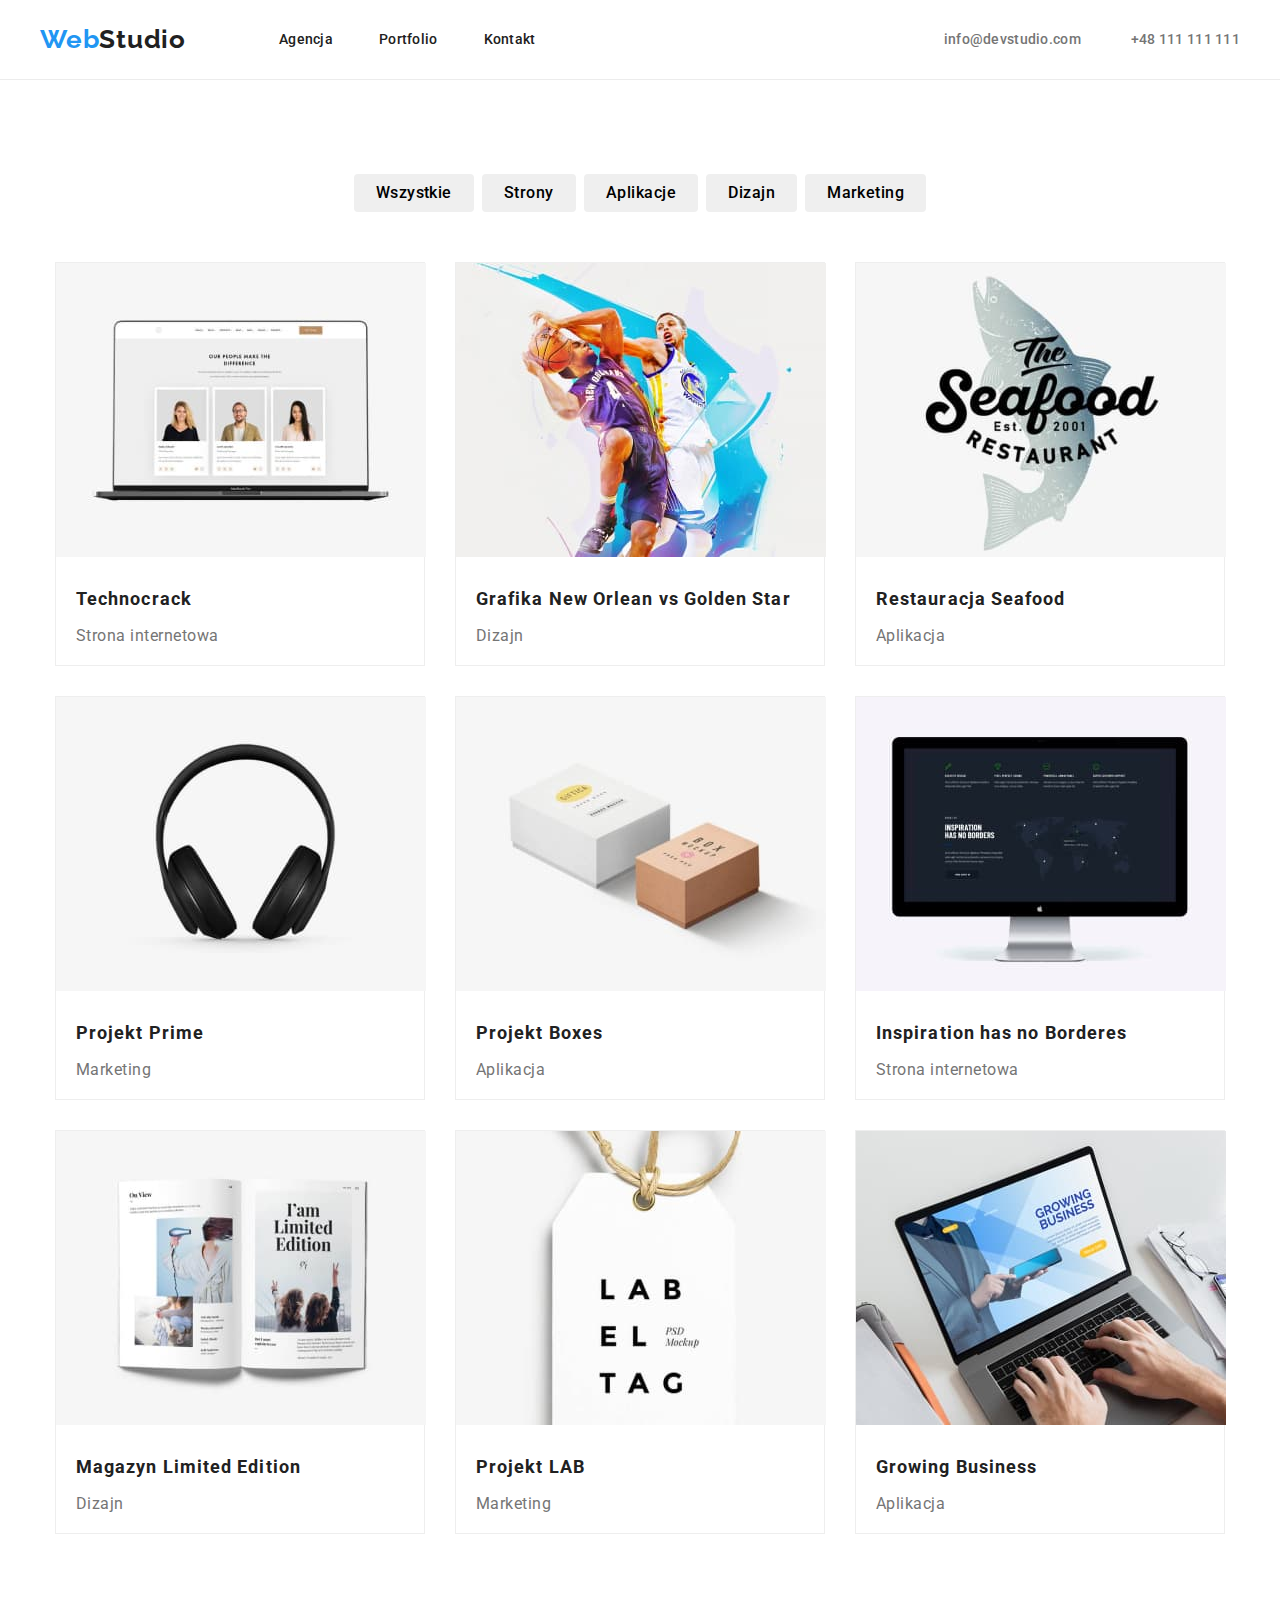
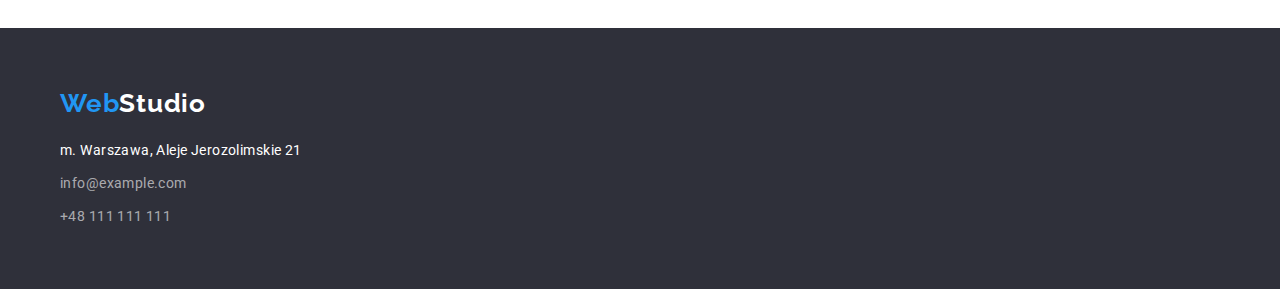
==== portfolio.html @ b35fbd71 "Initial commit" ====
<!DOCTYPE html>
<html lang="pl">
  <head>
    <meta charset="UTF-8" />
    <meta http-equiv="X-UA-Compatible" content="IE=edge" />
    <meta name="viewport" content="width=device-width, initial-scale=1.0" />
    <title>WebStudio</title>
    <link href="./styles/modern-normalize.css" rel="stylesheet" />
    <link rel="preconnect" href="https://fonts.googleapis.com" />
    <link rel="preconnect" href="https://fonts.gstatic.com" crossorigin />
    <link
      href="https://fonts.googleapis.com/css2?family=Raleway:wght@700&family=Roboto:wght@400;500;700;900&display=swap"
      rel="stylesheet"
    />
    <link href="./styles/style.css" rel="stylesheet" />
  </head>
  <body>
    <header class="header">
      <div class="header-container container">
        <nav class="navigation">
          <a class="navigation-link" href="./index.html"
            >Web<span class="logo-header">Studio</span></a
          >
          <ul class="navigation-list">
            <li class="navigation-list-item">
              <a class="navigation-list-link" href="#">Agencja</a>
            </li>
            <li class="navigation-list-item">
              <a class="navigation-list-link" href="portfolio.html"
                >Portfolio</a
              >
            </li>
            <li class="navigation-list-item">
              <a class="navigation-list-link" href="#">Kontakt</a>
            </li>
          </ul>
        </nav>
        <a class="mail-address" href="mailto:info@devstudio.com"
          >info@devstudio.com</a
        >
        <a class="phone-number" href="tel:48111111111">+48 111 111 111</a>
      </div>
    </header>

    <!-- ===== FILTERS BUTTONS ===== -->

    <section class="section">
      <nav>
        <div class="container">
          <ul class="filters-list">
            <li class="filters-list-element">
              <button class="filters-btn" type="button">Wszystkie</button>
            </li>
            <li class="filters-list-element">
              <button class="filters-btn" type="button">Strony</button>
            </li>
            <li class="filters-list-element">
              <button class="filters-btn" type="button">Aplikacje</button>
            </li>
            <li class="filters-list-element">
              <button class="filters-btn" type="button">Dizajn</button>
            </li>
            <li class="filters-list-element">
              <button class="filters-btn" type="button">Marketing</button>
            </li>
          </ul>
        </div>
      </nav>

      <!-- ===== OUR PROJECTS ===== -->

      <div class="container">
        <div class="our-projects-list">
          <div class="our-projects-list-item">
            <img
              src="./images/img7.jpg"
              alt="notebook"
              width="370"
              height="294"
            />
            <h4 class="our-projects-list-item-heading">Technocrack</h4>
            <p class="our-projects-list-item-caption">Strona internetowa</p>
          </div>
          <div class="our-projects-list-item">
            <img
              src="./images/img8.jpg"
              alt="basketball players"
              width="370"
              height="294"
            />
            <h4 class="our-projects-list-item-heading">
              Grafika New Orlean vs Golden Star
            </h4>
            <p class="our-projects-list-item-caption">Dizajn</p>
          </div>
          <div class="our-projects-list-item">
            <img
              src="./images/img9.jpg"
              alt="restaurant logo"
              width="370"
              height="294"
            />
            <h4 class="our-projects-list-item-heading">Restauracja Seafood</h4>
            <p class="our-projects-list-item-caption">Aplikacja</p>
          </div>
          <div class="our-projects-list-item">
            <img
              src="./images/img10.jpg"
              alt="headphones"
              width="370"
              height="294"
            />
            <h4 class="our-projects-list-item-heading">Projekt Prime</h4>
            <p class="our-projects-list-item-caption">Marketing</p>
          </div>
          <div class="our-projects-list-item">
            <img
              src="./images/img11.jpg"
              alt="boxes"
              width="370"
              height="294"
            />
            <h4 class="our-projects-list-item-heading">Projekt Boxes</h4>
            <p class="our-projects-list-item-caption">Aplikacja</p>
          </div>
          <div class="our-projects-list-item">
            <img
              src="./images/img12.jpg"
              alt="desktop"
              width="370"
              height="294"
            />
            <h4 class="our-projects-list-item-heading">
              Inspiration has no Borderes
            </h4>
            <p class="our-projects-list-item-caption">Strona internetowa</p>
          </div>
          <div class="our-projects-list-item">
            <img
              src="./images/img13.jpg"
              alt="magazine"
              width="370"
              height="294"
            />
            <h4 class="our-projects-list-item-heading">
              Magazyn Limited Edition
            </h4>
            <p class="our-projects-list-item-caption">Dizajn</p>
          </div>
          <div class="our-projects-list-item">
            <img
              src="./images/img14.jpg"
              alt="label tag"
              width="370"
              height="294"
            />
            <h4 class="our-projects-list-item-heading">Projekt LAB</h4>
            <p class="our-projects-list-item-caption">Marketing</p>
          </div>
          <div class="our-projects-list-item">
            <img
              src="./images/img15.jpg"
              alt="man typing on notebook"
              width="370"
              height="294"
            />
            <h4 class="our-projects-list-item-heading">Growing Business</h4>
            <p class="our-projects-list-item-caption">Aplikacja</p>
          </div>
        </div>
      </div>
    </section>

    <footer class="footer">
      <div class="container">
        <h2 class="logo">Web<span class="logo-footer">Studio</span></h2>
        <address class="address">
          <ul class="contact-list">
            <li class="contact-list-item">
              <a
                class="contact-list-address"
                href="https://goo.gl/maps/DpHnGSuUfBCWjZrp8"
                >m. Warszawa, Aleje Jerozolimskie 21</a
              >
            </li>
            <li class="contact-list-item">
              <a class="contact-list-mail" href="mailto:info@devstudio.com"
                >info@example.com</a
              >
            </li>
            <li class="contact-list-item">
              <a class="contact-list-phone-number" href="tel:48111111111"
                >+48 111 111 111</a
              >
            </li>
          </ul>
        </address>
      </div>
    </footer>
  </body>
</html>
---- styles/style.css ----
:root {
  --main-color: #212121;
  --secondary-color: #2196f3;
  --tertiary-color: #757575;
  --quaternary-color: #ffffff;
  --quinary-color: rgba(255, 255, 255, 0.6);
  --background: #2f303a;
  --second-background: #f5f4fa;
}

body {
  font-family: "Roboto", sans-serif;
  color: var(--main-color);
}

h1,
h2,
h3,
h4,
h5,
h6,
ul,
ol,
li {
  margin: 0;
  padding: 0;
}

p {
  margin: 0;
  padding: 0;
}

.container {
  width: 1200px;
  margin-left: auto;
  margin-right: auto;
}

.header,
.header-container,
.navigation,
.navigation-list {
  display: flex;
  align-items: center;
  justify-content: space-around;
  height: 80px;
}

.header {
  border-bottom: 1px solid #ececec;
}

.navigation-link {
  margin-right: 93px;
}

.navigation-list-item:not(:last-child) {
  margin-right: 46px;
}

.mail-address {
  margin-left: auto;
  margin-right: 50px;
}

.navigation-link,
.logo {
  font-family: "Raleway", sans-serif;
  font-weight: 700;
  font-size: 26px;
  line-height: 1.192;
  text-decoration: none;
  letter-spacing: 0.03em;
  color: var(--secondary-color);
}

.logo-header {
  color: var(--main-color);
}

.logo-footer {
  color: var(--quaternary-color);
}

.navigation-list {
  list-style: none;
}

.navigation-list-link,
.mail-address {
  font-weight: 500;
  font-size: 14px;
  line-height: 1.143px;
  letter-spacing: 0.02em;
  text-decoration: none;
  cursor: pointer;
  color: inherit;
}

.phone-number,
.mail-address {
  font-weight: 500;
  font-size: 14px;
  line-height: 1.143px;
  letter-spacing: 0.02em;
  color: var(--tertiary-color);
  text-decoration: none;
}

.navigation-list-link:focus,
.navigation-list-link:hover,
.mail-address:hover,
.mail-address:focus,
.phone-number:hover,
.phone-number:focus {
  color: var(--secondary-color);
}

.heading-section {
  background-color: var(--background);
  height: 600px;
}

.heading {
  font-weight: 900;
  font-size: 44px;
  line-height: 1.364;
  text-align: center;
  letter-spacing: 0.06em;
  text-transform: uppercase;
  color: var(--quaternary-color);
  width: 696px;
  height: 120px;
  margin: 0 auto 30px auto;
  display: block;
}

.order {
  padding: 200px 0;
}

.btn {
  background-color: var(--secondary-color);
  font-weight: 700;
  font-size: 16px;
  line-height: 1.875;
  letter-spacing: 0.06em;
  color: var(--quaternary-color);
  cursor: pointer;
  box-shadow: 0px 4px 4px rgb(0 0 0 / 15%);
  border-radius: 4px;
  border: 0px;
  margin: 0 auto;
  display: block;
  padding: 10px 42px;
}

.section {
  padding-top: 94px;
  padding-bottom: 94px;
}

.advantages-list {
  display: flex;
  justify-content: space-between;
}

.advantages-list-item {
  list-style: none;
  width: 270px;
}

.advantages-list-heading {
  font-weight: 700;
  font-size: 14px;
  line-height: 1.143;
  letter-spacing: 0.03em;
  text-transform: uppercase;
  height: 16px;
  margin-bottom: 10px;
}

.advantages-list-description {
  font-weight: 400;
  font-size: 14px;
  line-height: 1.714;
  letter-spacing: 0.03em;
  color: var(--tertiary-color);
  height: 75px;
}

.services-list {
  list-style: none;
  display: flex;
  justify-content: space-between;
}

.section-heading {
  font-weight: bold;
  font-size: 36px;
  line-height: 1.167;
  text-align: center;
  letter-spacing: 0.03em;
  margin-bottom: 50px;
}

.section-heading-first {
  margin-top: 94px;
}

.our-team {
  background-color: var(--second-background);
}

.team-member-name {
  font-weight: 500;
  font-size: 16px;
  line-height: 1.187;
  text-align: center;
  letter-spacing: 0.03em;
  color: var(--main-color);
  padding-top: 30px;
  padding-bottom: 10px;
}

.team-member-occupation {
  font-weight: 400;
  font-size: 16px;
  line-height: 19px;
  text-align: center;
  letter-spacing: 0.03em;
  color: var(--tertiary-color);
  padding-bottom: 30px;
}

.team-member-list {
  display: flex;
  justify-content: space-between;
}

.card {
  width: 270px;
  background: #ffffff;
  box-shadow: 0px 1px 3px rgba(0, 0, 0, 0.12), 0px 1px 1px rgba(0, 0, 0, 0.14),
    0px 2px 1px rgba(0, 0, 0, 0.2);
  border-radius: 0px 0px 4px 4px;
}

.footer {
  background-color: var(--background);
  padding: 60px;
}

.contact-list {
  list-style: none;
}

.address {
  font-weight: 400;
  font-size: 14px;
  line-height: 1.714;
  letter-spacing: 0.03em;
  padding-top: 20px;
}

.contact-list-address,
.contact-list-mail,
.contact-list-phone-number {
  color: var(--quinary-color);
  font-style: normal;
  text-decoration: none;
}

.contact-list-item:not(:last-child) {
  padding-bottom: 9px;
}

.contact-list-address {
  color: var(--quaternary-color);
}

/* ==== PORTFOLIO ==== */

.filters-btn {
  font-weight: 500;
  font-size: 16px;
  line-height: 1.625;
  letter-spacing: 0.03em;
  cursor: pointer;
  border: 0px;
  padding: 6px 22px;
  border-radius: 4px;
}

.filters-list-element:not(:last-child) {
  margin-right: 8px;
}

.filters-btn:hover,
.filters-button:focus {
  color: var(--quaternary-color);
  background-color: var(--secondary-color);
  background: #2196f3;
  box-shadow: 0px 3px 1px rgba(0, 0, 0, 0.1), 0px 1px 2px rgba(0, 0, 0, 0.08),
    0px 2px 2px rgba(0, 0, 0, 0.12);
  border-radius: 4px;
}

.filters-list {
  display: flex;
  list-style: none;
  margin-bottom: 50px;
  justify-content: center;
}

/* ===== OUR PROJECTS ===== */

.our-projects-list {
  display: flex;
  flex-wrap: wrap;
  justify-content: space-around;
}

.our-projects-list-item {
  width: 370px;
  height: 404px;
  background: #ffffff;
  border: 1px solid #eeeeee;
}

.our-projects-list-item:nth-child(n + 4) {
  margin-top: 30px;
}

.our-projects-list-item-heading {
  font-weight: 700;
  font-size: 18px;
  line-height: 2;
  letter-spacing: 0.06em;
  color: var(--main-color);
  padding: 20px 24px 4px 20px;
}

.our-projects-list-item-caption {
  font-weight: 400;
  font-size: 16px;
  line-height: 1.875;
  letter-spacing: 0.03em;
  color: var(--tertiary-color);
  width: 322px;
  height: 30px;
  padding: 0 20px 20px 20px;
}

.contact-list-address:hover,
.contact-list-address:focus,
.contact-list-mail:hover,
.contact-list-mail:focus,
.contact-list-phone-number:hover,
.contact-list-phone-number:focus {
  color: var(--secondary-color);
}
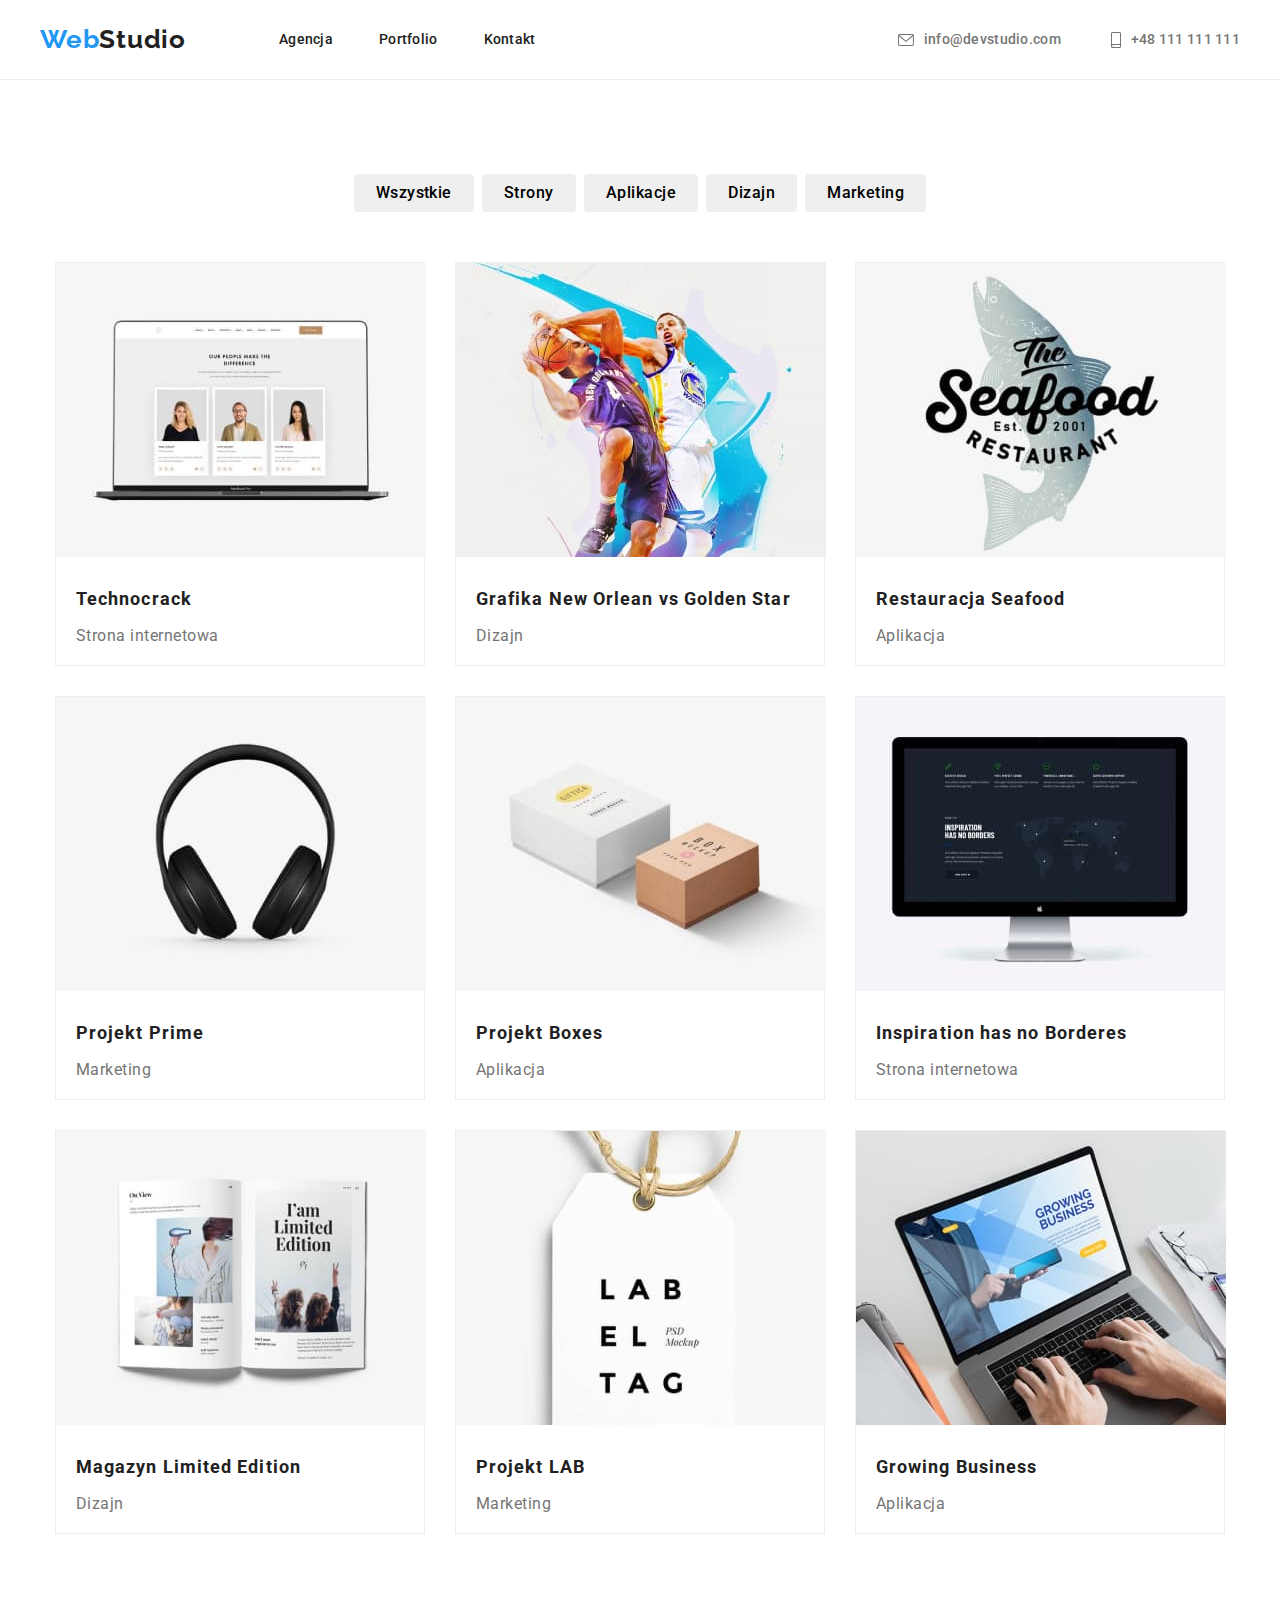
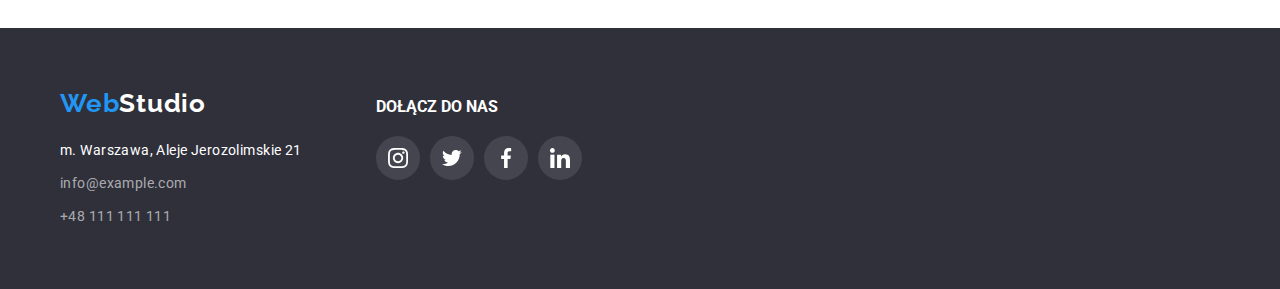
==== commit 231ff847: "finnished homework4" ====
--- a/portfolio.html
+++ b/portfolio.html
@@ -14,19 +14,20 @@
     />
     <link href="./styles/style.css" rel="stylesheet" />
   </head>
+
   <body>
     <header class="header">
       <div class="header-container container">
         <nav class="navigation">
-          <a class="navigation-link" href="./index.html"
-            >Web<span class="logo-header">Studio</span></a
-          >
+          <a class="navigation-link" href="index.html"
+            >Web<span class="logo-header">Studio</span>
+          </a>
           <ul class="navigation-list">
             <li class="navigation-list-item">
               <a class="navigation-list-link" href="#">Agencja</a>
             </li>
             <li class="navigation-list-item">
-              <a class="navigation-list-link" href="portfolio.html"
+              <a class="navigation-list-link" href="#"
                 >Portfolio</a
               >
             </li>
@@ -35,10 +36,20 @@
             </li>
           </ul>
         </nav>
-        <a class="mail-address" href="mailto:info@devstudio.com"
-          >info@devstudio.com</a
+        <a class="mail-address" href="mailto:info@devstudio.com">
+          <svg class="envelope-icon" width="16" height="12">
+            <use href="./images/icons.svg/symbol-defs.svg#icon-envelope"></use>
+          </svg>
+          info@devstudio.com</a
         >
-        <a class="phone-number" href="tel:48111111111">+48 111 111 111</a>
+        <a class="phone-number" href="tel:48111111111">
+          <svg class="phone-icon" width="10px" height="16px">
+            <use
+              href="./images/icons.svg/symbol-defs.svg#icon-smartphone"
+            ></use>
+          </svg>
+          +48 111 111 111</a
+        >
       </div>
     </header>
 
@@ -170,31 +181,68 @@
         </div>
       </div>
     </section>
-
+    
     <footer class="footer">
-      <div class="container">
-        <h2 class="logo">Web<span class="logo-footer">Studio</span></h2>
-        <address class="address">
-          <ul class="contact-list">
-            <li class="contact-list-item">
-              <a
-                class="contact-list-address"
-                href="https://goo.gl/maps/DpHnGSuUfBCWjZrp8"
-                >m. Warszawa, Aleje Jerozolimskie 21</a
-              >
-            </li>
-            <li class="contact-list-item">
-              <a class="contact-list-mail" href="mailto:info@devstudio.com"
-                >info@example.com</a
-              >
-            </li>
-            <li class="contact-list-item">
-              <a class="contact-list-phone-number" href="tel:48111111111"
-                >+48 111 111 111</a
-              >
-            </li>
-          </ul>
-        </address>
+      <div class="container contact-data-container">
+        <div class="contact-data">
+          <h2 class="logo">Web<span class="logo-footer">Studio</span></h2>
+          <address class="address">
+            <ul class="contact-list">
+              <li class="contact-list-item">
+                <a
+                  class="contact-list-address"
+                  href="https://goo.gl/maps/DpHnGSuUfBCWjZrp8"
+                  >m. Warszawa, Aleje Jerozolimskie 21</a
+                >
+              </li>
+              <li class="contact-list-item">
+                <a class="contact-list-mail" href="mailto:info@devstudio.com"
+                  >info@example.com</a
+                >
+              </li>
+              <li class="contact-list-item">
+                <a class="contact-list-phone-number" href="tel:48111111111"
+                  >+48 111 111 111</a
+                >
+              </li>
+            </ul>
+          </address>
+        </div>
+        <div class="social">
+          <h4 class="join-us">
+            DOŁĄCZ DO NAS
+          </h4>
+          <ul class="social-list">
+                <li class="social-list-item">
+                  <a class="address-social-list-link" href="https://www.instagram.com/ukasmigon/" target="blank">
+                    <svg class="social-icon">
+                      <use href="./images/icons.svg/symbol-defs.svg#icon-instagram"></use>
+                    </svg>
+                  </a>
+                </li>
+                <li>
+                  <a class="address-social-list-link" href="#">
+                    <svg class="social-icon">
+                      <use href="./images/icons.svg/symbol-defs.svg#icon-twitter"></use>
+                    </svg>
+                  </a>
+                </li>
+                <li>
+                  <a class="address-social-list-link" href="#">
+                    <svg class="social-icon">
+                      <use href="./images/icons.svg/symbol-defs.svg#icon-facebook"></use>
+                    </svg>
+                  </a>
+                </li>
+                <li>
+                  <a class="address-social-list-link" href="#">
+                    <svg class="social-icon">
+                      <use href="./images/icons.svg/symbol-defs.svg#icon-linkedin"></use>
+                    </svg>
+                  </a>
+                </li>
+              </ul>
+        </div>
       </div>
     </footer>
   </body>
--- a/styles/style.css
+++ b/styles/style.css
@@ -6,6 +6,7 @@
   --quinary-color: rgba(255, 255, 255, 0.6);
   --background: #2f303a;
   --second-background: #f5f4fa;
+  --icons: #AFB1B8;
 }
 
 body {
@@ -106,6 +107,8 @@
   letter-spacing: 0.02em;
   color: var(--tertiary-color);
   text-decoration: none;
+  display: flex;
+  align-items: center;
 }
 
 .navigation-list-link:focus,
@@ -113,13 +116,28 @@
 .mail-address:hover,
 .mail-address:focus,
 .phone-number:hover,
-.phone-number:focus {
+.phone-number:focus,
+.envelope-icon:hover,
+.envelope-icon:focus,
+.phone-icon:hover,
+.phone-icon:focus {
   color: var(--secondary-color);
+  fill: var(--secondary-color)
+}
+
+.envelope-icon,
+.phone-icon {
+  fill: currentColor;
+  margin-right: 10px;
 }
 
 .heading-section {
-  background-color: var(--background);
   height: 600px;
+  width: 1600px;
+  margin: 0 auto;
+  background-image: url(/images/zamow-usluge-background\ \(1\).jpg);
+  background-repeat: no-repeat;
+  background-position: center;
 }
 
 .heading {
@@ -138,6 +156,9 @@
 
 .order {
   padding: 200px 0;
+  background-color: rgba(47, 48, 58, 0.4);
+  width: 100%;
+  height: 100%;
 }
 
 .btn {
@@ -159,6 +180,18 @@
 .section {
   padding-top: 94px;
   padding-bottom: 94px;
+  margin: 0 auto;
+}
+
+.advantages-icon-background {
+  display: flex;
+  align-items: center;
+  justify-content: center;
+  width: 270px;
+  height: 120px;
+  margin-bottom: 30px;
+  background-color: #F5F4FA;
+  border-radius: 4px;
 }
 
 .advantages-list {
@@ -231,12 +264,60 @@
   text-align: center;
   letter-spacing: 0.03em;
   color: var(--tertiary-color);
+  padding-bottom: 16px;
+}
+
+.team-member-list {
+  display: flex;
+  justify-content: space-between;
+}
+
+.social-list-icon {
+  width: 20px;
+  height: 20px;
+}
+
+.social-list {
+  list-style: none;
+  display: flex;
+  align-items: center;
+  justify-content: space-between;
+  width: 206px;
+  margin: 0 auto;
   padding-bottom: 30px;
 }
 
-.team-member-list {
-  display: flex;
-  justify-content: space-between;
+.social-list-link {
+  display: flex;
+  width: 44px;
+  height: 44px;
+  border-radius: 50%;
+  background-color: rgba(255, 255, 255, 0.1);
+  align-items: center;
+  justify-content: center;
+  fill: var(--icons)
+}
+
+.address-social-list-link {
+  display: flex;
+  width: 44px;
+  height: 44px;
+  border-radius: 50%;
+  background-color: rgba(255, 255, 255, 0.1);
+  align-items: center;
+  justify-content: center;
+  fill: #fff;
+}
+
+.social-icon {
+  height: 20px;
+  width: 20px;
+}
+
+.social-list-link:hover,
+.social-list-link:focus {
+  fill: #fff;
+  background-color: var(--secondary-color);
 }
 
 .card {
@@ -247,6 +328,40 @@
   border-radius: 0px 0px 4px 4px;
 }
 
+.our-clients-list {
+  list-style: none;
+  display: flex;
+  align-items: center;
+  justify-content: space-between;
+}
+
+.our-clients-icon {
+  width: 100px;
+  height: 60px;
+}
+
+.our-clients-list-link {
+  display: flex;
+  align-items: center;
+  justify-content: center;
+  width: 170px;
+  height: 92px;
+  border: 1px solid #AFB1B8;
+  border-radius: 4px;
+  fill: #AFB1B8;
+}
+
+.our-clients-list-link:hover,
+.our-clients-list-link:focus {
+  fill: #2196f3;
+  border: 1px solid #2196f3;
+  border-radius: 4px;
+}
+
+.our-clients-icon:hover {
+  fill: #2196f3;
+}
+
 .footer {
   background-color: var(--background);
   padding: 60px;
@@ -254,6 +369,10 @@
 
 .contact-list {
   list-style: none;
+}
+
+.contact-data {
+  width: 246px;
 }
 
 .address {
@@ -280,6 +399,24 @@
   color: var(--quaternary-color);
 }
 
+.contact-data-container {
+  display: flex;
+}
+
+.join-us {
+  color: #fff;
+  margin-top: 10px;
+  margin-bottom: 20px;
+}
+
+.social {
+  margin-left: 70px;
+}
+
+.address-social-list-link:hover {
+  background-color: #2196f3;
+}
+
 /* ==== PORTFOLIO ==== */
 
 .filters-btn {
@@ -298,7 +435,7 @@
 }
 
 .filters-btn:hover,
-.filters-button:focus {
+.filters-btn:focus {
   color: var(--quaternary-color);
   background-color: var(--secondary-color);
   background: #2196f3;
@@ -327,6 +464,11 @@
   height: 404px;
   background: #ffffff;
   border: 1px solid #eeeeee;
+}
+
+.our-projects-list-item:hover {
+  box-shadow: 0px 1px 1px rgba(0, 0, 0, 0.12), 0px 4px 4px rgba(0, 0, 0, 0.06), 1px 4px 6px rgba(0, 0, 0, 0.16);
+  cursor: pointer;
 }
 
 .our-projects-list-item:nth-child(n + 4) {
@@ -360,4 +502,4 @@
 .contact-list-phone-number:hover,
 .contact-list-phone-number:focus {
   color: var(--secondary-color);
-}
+}